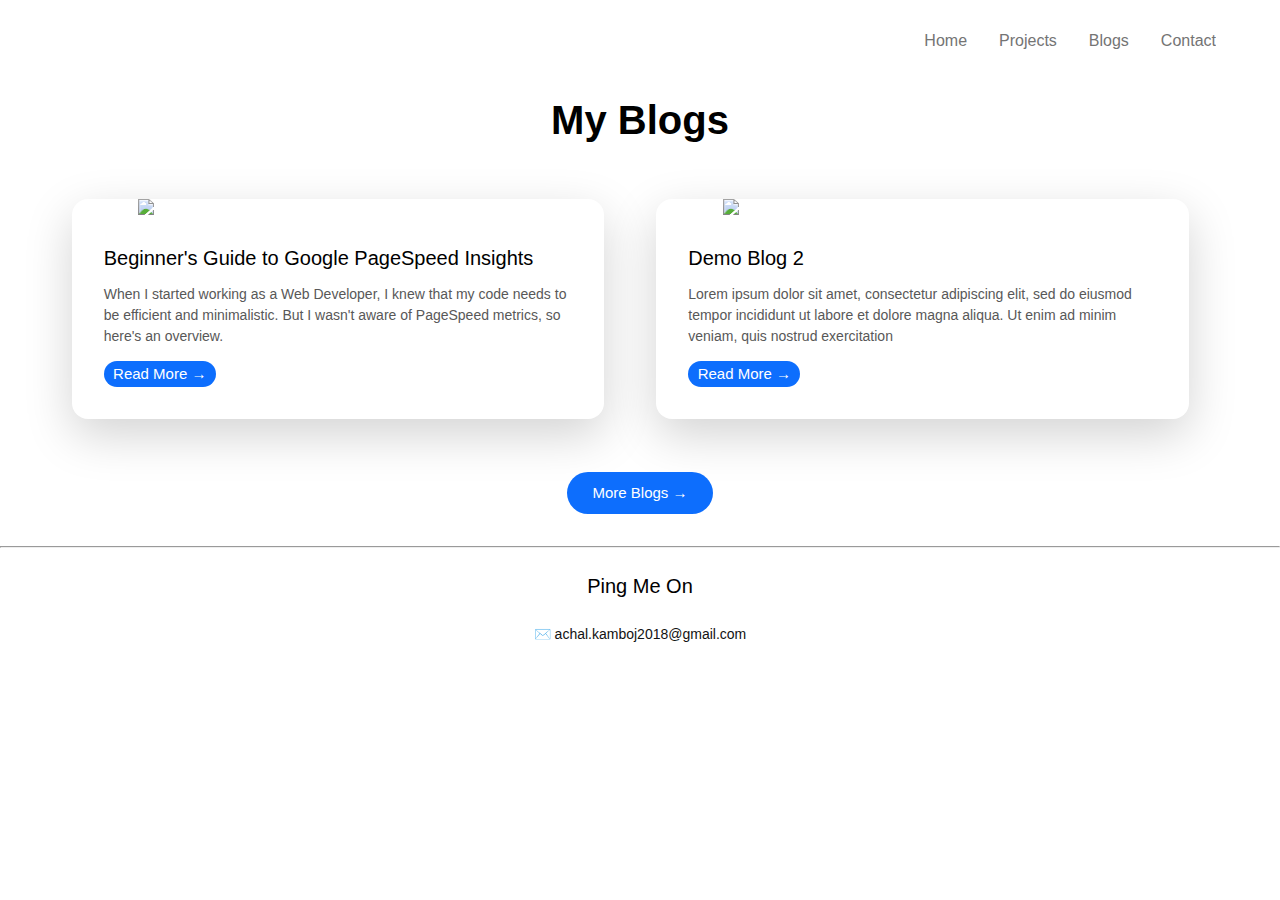
==== blog.html @ b56168c6 "first commit" ====
<!DOCTYPE html>
<html lang="en">

<head>
    <meta charset="UTF-8">
    <meta http-equiv="X-UA-Compatible" content="IE=edge">
    <meta name="viewport" content="width=device-width, initial-scale=1.0">
    <link rel="stylesheet" href="style.css" type="text/css">
    <script src="https://kit.fontawesome.com/669d1df05a.js" crossorigin="anonymous"></script>
    <link rel="shortcut icon" href="images/favicon.png" type="image/x-icon">
    <title>Achal Kamboj | Blogs</title>
</head>

<body>
    <div class="mainWrapper">
        <section class="first" style="padding-bottom: 2em;">
            <section class="top-nav">
                <div>
                    <img src="">
                </div>
                <input id="menu-toggle" type="checkbox" />
                <label class='menu-button-container' for="menu-toggle">
                    <div class='menu-button'></div>
                </label>
                <ul class="menu">
                    <li><a href="index.html">Home</a></li>
                    <li><a href="projects.html">Projects</a></li>
                    <li><a href="blog.html">Blogs</a></li>
                    <li><a href="#contact">Contact</a></li>
                </ul>
            </section>
            <div class=" row">
                <h3 class="m-0" style="text-align: center;">My Blogs</h3>
            </div>
            <div class="row">
                <div class="col-6-2">
                    <div class="blog-card">
                        <img src="images/blog-1.jpg" style="width: 75%; margin:auto;">
                        <div class="text-blog-card" style="padding: 2em;">
                            <h4 class="m-0">Beginner's Guide to Google PageSpeed Insights</h4>
                            <p>When I started working as a Web Developer, I knew that my code needs to be efficient and
                                minimalistic. But I wasn't aware of PageSpeed metrics, so here's an overview.</p>
                            <button class="primary-btn"><a
                                    href="#">
                                    Read More &#8594;</a></button>
                        </div>

                    </div>
                </div>

                <div class="col-6-2">
                    <div class="blog-card">
                        <img src="images/blog-2.png" style="width: 75%; margin:auto;">
                        <div class="text-blog-card" style="padding: 2em;">
                            <h4 class="m-0">Demo Blog 2</h4>
                            <p>Lorem ipsum dolor sit amet, consectetur adipiscing elit, sed do eiusmod tempor incididunt
                                ut labore et dolore magna aliqua. Ut enim ad minim veniam, quis nostrud exercitation
                            </p>
                            <button class="primary-btn"><a href="#">
                                    Read More &#8594;</a></button>
                        </div>
                    </div>
                </div>
            </div>
            <div class="second-2" style="display: flex; justify-content: center;">
                <button class="primary-btn"><a href="#" target="_blank">More Blogs
                        &#8594;</a></button>
            </div>
        </section>

    </div>

</body>
<footer>
    <hr class="m-0">
    <div id="contact">
        <section class="footer">

            <h4>Ping Me On</h4>

            <p><a href="mailto:achal.kamboj2018@gmail.com" style="text-decoration: none;">✉️
                    achal.kamboj2018@gmail.com</a></p>


            <a href="https://www.linkedin.com/in/achal-kamboj-27a564202" target="_blank"><i
                    class="fa-brands fa-linkedin fa-2x fa-beat px-4"></i></a>
            <a href="https://github.com/achalkamboj" target="_blank"><i
                    class="fa-brands fa-github fa-2x fa-beat px-4"></i></a>
            <a href="https://twitter.com/AchalKamboj3" target="_blank"><i
                    class="fa-brands fa-twitter fa-2x fa-beat px-4"></i></a>

        </section>
    </div>
</footer>

</html>
---- style.css ----
@import url('https://rsms.me/inter/inter.css');
html { font-family: 'Inter', sans-serif; }
@supports (font-variation-settings: normal) {
  html { font-family: 'Inter var', sans-serif; }
}
body{
    font-family: Inter,sans-serif;
    margin: 0%;
    height: 100%;
}
/*****NAV-only*****/

.top-nav {
  display: flex;
  flex-direction: row;
  align-items: center;
  justify-content: space-between;
  color: #000;
  height: 50px;
  padding: 1em 3em;
}
.menu {
  display: flex;
  flex-direction: row;
  list-style-type: none;
  margin: 0;
  padding: 0;
}
.menu > li {
  margin: 0 1rem;
  overflow: hidden;
}
.menu li a{
    text-decoration: none;
    color: #747474;
}
.menu li a:hover{
    color: #225fb9;
}
.menu-button-container {
  display: none;
  height: 100%;
  width: 30px;
  cursor: pointer;
  flex-direction: column;
  justify-content: center;
  align-items: center;
}

#menu-toggle {
  display: none;
}

.menu-button,
.menu-button::before,
.menu-button::after {
  display: block;
  background-color: #000;
  position: absolute;
  height: 4px;
  width: 30px;
  transition: transform 400ms cubic-bezier(0.23, 1, 0.32, 1);
  border-radius: 2px;
}

.menu-button::before {
  content: '';
  margin-top: -8px;
}

.menu-button::after {
  content: '';
  margin-top: 8px;
}

#menu-toggle:checked + .menu-button-container .menu-button::before {
  margin-top: 0px;
  transform: rotate(405deg);
}

#menu-toggle:checked + .menu-button-container .menu-button {
  background: rgba(255, 255, 255, 0);
}

#menu-toggle:checked + .menu-button-container .menu-button::after {
  margin-top: 0px;
  transform: rotate(-405deg);
}

@media (max-width: 700px) /*mobile-nav*/{
    .top-nav{
        padding: 0.5rem 1rem;
    }
  .menu-button-container {
    display: flex;
  }
  .menu {
    position: absolute;
    top: 0;
    margin-top: 65px;
    left: 0;
    flex-direction: column;
    width: 100%;
    justify-content: center;
    align-items: center;
  }
  #menu-toggle ~ .menu li {
    height: 0;
    margin: 0;
    padding-top: 2%;
    padding: 0;
    border: 0;
    transition: height 400ms cubic-bezier(0.23, 1, 0.32, 1);
  }
  #menu-toggle:checked ~ .menu li {
    border: 1px solid rgb(213, 213, 213);
    height: 2.5em;
    padding: 1em 0.5em 0.5em 0.5em;
    transition: height 400ms cubic-bezier(0.23, 1, 0.32, 1);
  }
  .menu > li {
    display: flex;
    justify-content: center;
    margin: 0;
    padding: 1em 0;
    width: 100%;
    color: #000000;
    background-color: #fff;
  }
  .menu > li:not(:last-child) {
    border-bottom: 1px solid #444;
  }
}
/*********/
.m-0{
    margin: 0% !important;
}

.row{
    padding: 0.5rem 1rem;
}

.first{
    background-image: url(images/bg-portfolio.png);
    background-size: cover;
    background-position: left;
}
.second-projects{
    background-image: url(images/bg-portfolio.png);
    background-size: cover;
    background-position: left;
}
.first-main{
    display: none;
}
.first-main-1{
    display: block;
}
.first-main img{
    width: 100%;
}
.first-main-1 img{
    width: 100%;
}
h1{
    font-weight: 700;
    font-size: 50px;
}
h2{
    font-weight: 600;
    font-size: 40px;
}
h3{
    font-weight: 600;
    font-size: 25px;
}
h4{
    font-size: 20px;
    font-weight: 500;
}
p{
    font-size: 14px;
    color: #585858;
    line-height: 1.5;
}
.col-6{
    width: 100%;
    display: inline-block;
    vertical-align: middle;
}

.col-6-card{
    width: 49%;
    display: inline-block;
    vertical-align: middle;
}
.col-6-1{
    width: 100%;
    display: inline-block;
    vertical-align: middle;
}
.col-6-2{
    width: 100%;
    display: inline-block;
    vertical-align: middle;
    margin-top:2em;
}
.col-3{
    width: 100%;
    display: inline-block;
    vertical-align: middle;
    margin-top: 2em;
}
.second{
    background-color: #f4f4f4;
}

.card{
    height: 280px!important;
    overflow: hidden!important;
    --bs-bg-opacity: 1;
    background-color: rgba(var(--bs-dark-rgb),var(--bs-bg-opacity))!important;
    border-radius: 1rem;
    box-shadow: 0 1rem 3rem rgba(0,0,0,.175)!important;
    background-size: cover;
    display: flex;
    flex-direction: column;
    min-width: 0;
    word-wrap: break-word;
    padding: 3rem;
    color: #fff!important;
}
.blog-card{
        height: 100%!important;
        overflow: hidden!important;
        --bs-bg-opacity: 1;
        background-color: #fff!important;
        border-radius: 1rem;
        box-shadow: 0 1rem 3rem rgba(0,0,0,.175)!important;
        background-size: cover;
        display: flex;
        flex-direction: column;
        min-width: 0;
        word-wrap: break-word;
}
.blog-card a{
    text-decoration: none;
    color: #121212;
}
.card h4{
    line-height: 1.7rem!important;
    font-weight: 700!important;
    padding-top: 1rem!important;
    margin-bottom: 1.5rem!important;
    margin-top: 3rem!important;
}
#tag {
    background-color: #ffffff;
    color: #000000;
    border-radius: 1rem;
    padding: 0.1rem 0.3rem;
    width: max-content;
    display: inline-block;
    font-size: small;
    margin-left: 2px;
}
.second p {
    font-size: 12px;
    padding-top: 0.5rem!important;
    margin-bottom: 1rem;
    color: #fff;
}
.second-projects p {
    font-size: 12px;
    padding-top: 0.5rem!important;
    margin-bottom: 1rem;
    color: #fff;
}
.second ul{
    list-style: none;
    padding: 0%!important;
    font-size: 14px;
}
.second-projects ul{
    list-style: none;
    padding: 0%!important;
    font-size: 14px;
}
.second-projects a{
    text-decoration: none;
    color: #fff;
}
.second a{
    text-decoration: none;
    color: #fff;
}
.second-2{
    margin-top: 5%;
}
.primary-btn{
    cursor: pointer;
    padding: 2.5% 4%;
    border-radius: 30px;
    border: none;
    background-color: #0d6efd;
}
.primary-btn:hover{
    background-color: #225fb9;
}
.primary-btn a{
    font-size: 15px;
    color: #fff;
    text-decoration: none;
}
.third{
    background: url(images/bg-2.png);
    background-size: cover;
    background-position: left;
}
.footer{
    text-align: center;
    padding-bottom: 3%;
}
.footer a{
    color: #121212 !important;
    margin: 10px;
}



@media only screen and (min-width:768px)/*Desktop*/
{

    .col-3{
        width: 31%;
        margin: 1em 0.5em;
    }
    .first-main{
        display: block;
    }
    .first-main-1{
        display: none;
    }
    .row{
        padding: 1em 3em;
    }

    .col-6{
        width: 49%;
        display: inline-block;
    }
    .col-6-1{
        width: 50%;
        display: inline-block;
    }
    .col-6-2{
        width: 45%;
        margin: 2%;
    }
    .first{
        background-position: center;
    }
    .second-projects{
        background-position: center;
    }
    .nav-items{
        text-align: right;
    }
    .nav-items a{
        display: inline-block;
        justify-content: right;
        margin: 5px;
    }
    h1{
        font-size: 70px;
    }
    h2{
        font-size: 50px;
    }
    h3{
        font-size: 40px;
    }
    .card{
        height: 320px!important;
    }
    .card h4{
    padding-top: 3rem!important;
    margin-top: 3rem!important;
    }
    .second-2{
        margin-top: 1%;
    }
    .primary-btn{
        padding: 1% 2%;
    }
    .third{
        background-position: center;
    }
}
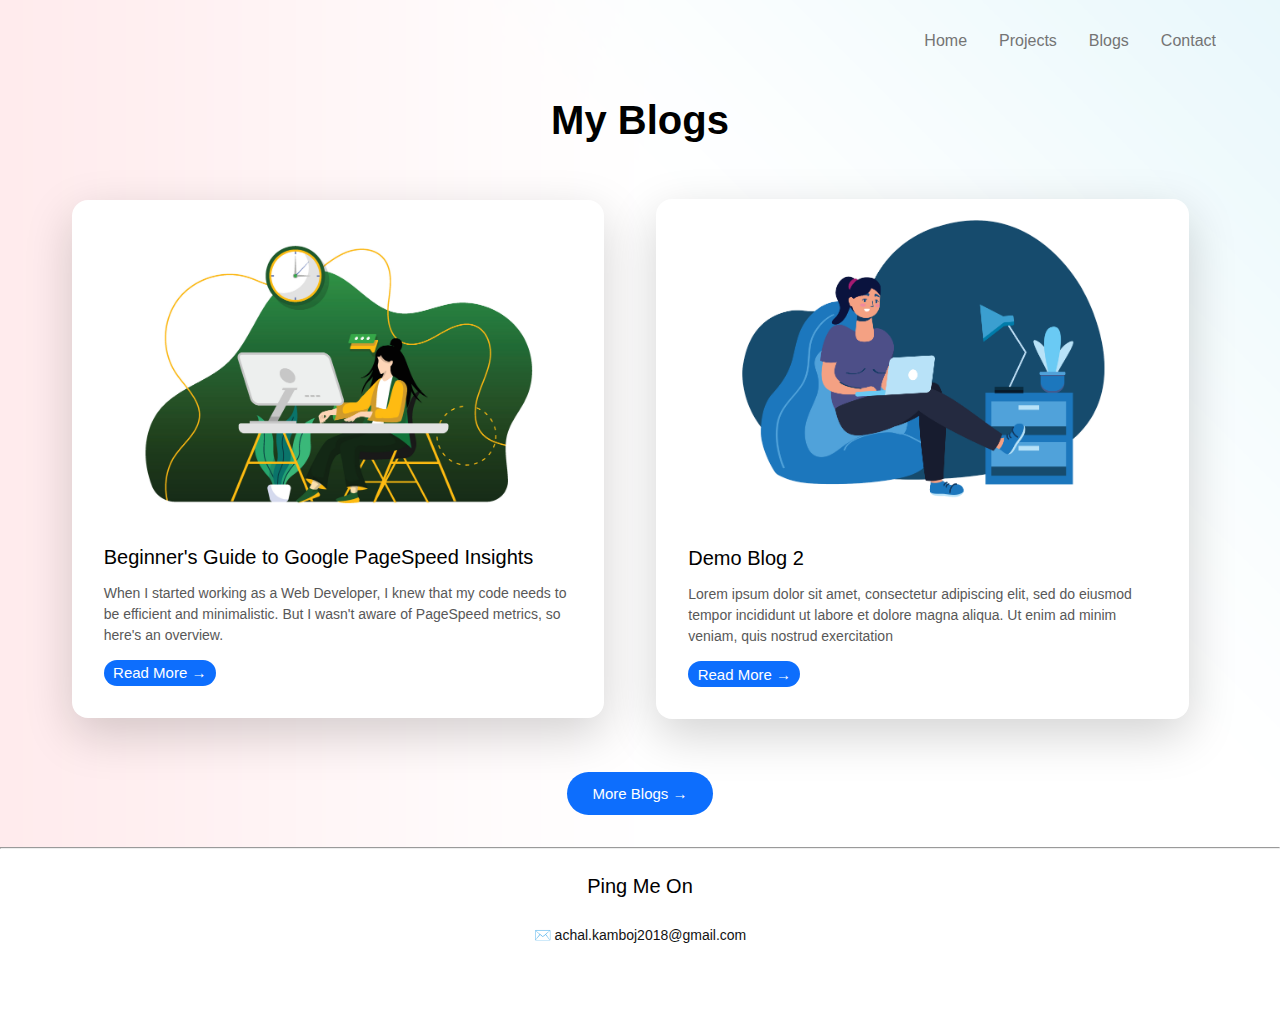
==== commit 49b06028: "Update blog.html" ====
--- a/blog.html
+++ b/blog.html
@@ -86,11 +86,11 @@
                     class="fa-brands fa-linkedin fa-2x fa-beat px-4"></i></a>
             <a href="https://github.com/achalkamboj" target="_blank"><i
                     class="fa-brands fa-github fa-2x fa-beat px-4"></i></a>
-            <a href="https://twitter.com/AchalKamboj3" target="_blank"><i
+            <a href="https://twitter.com/AchalKamboj4" target="_blank"><i
                     class="fa-brands fa-twitter fa-2x fa-beat px-4"></i></a>
 
         </section>
     </div>
 </footer>
 
-</html>+</html>
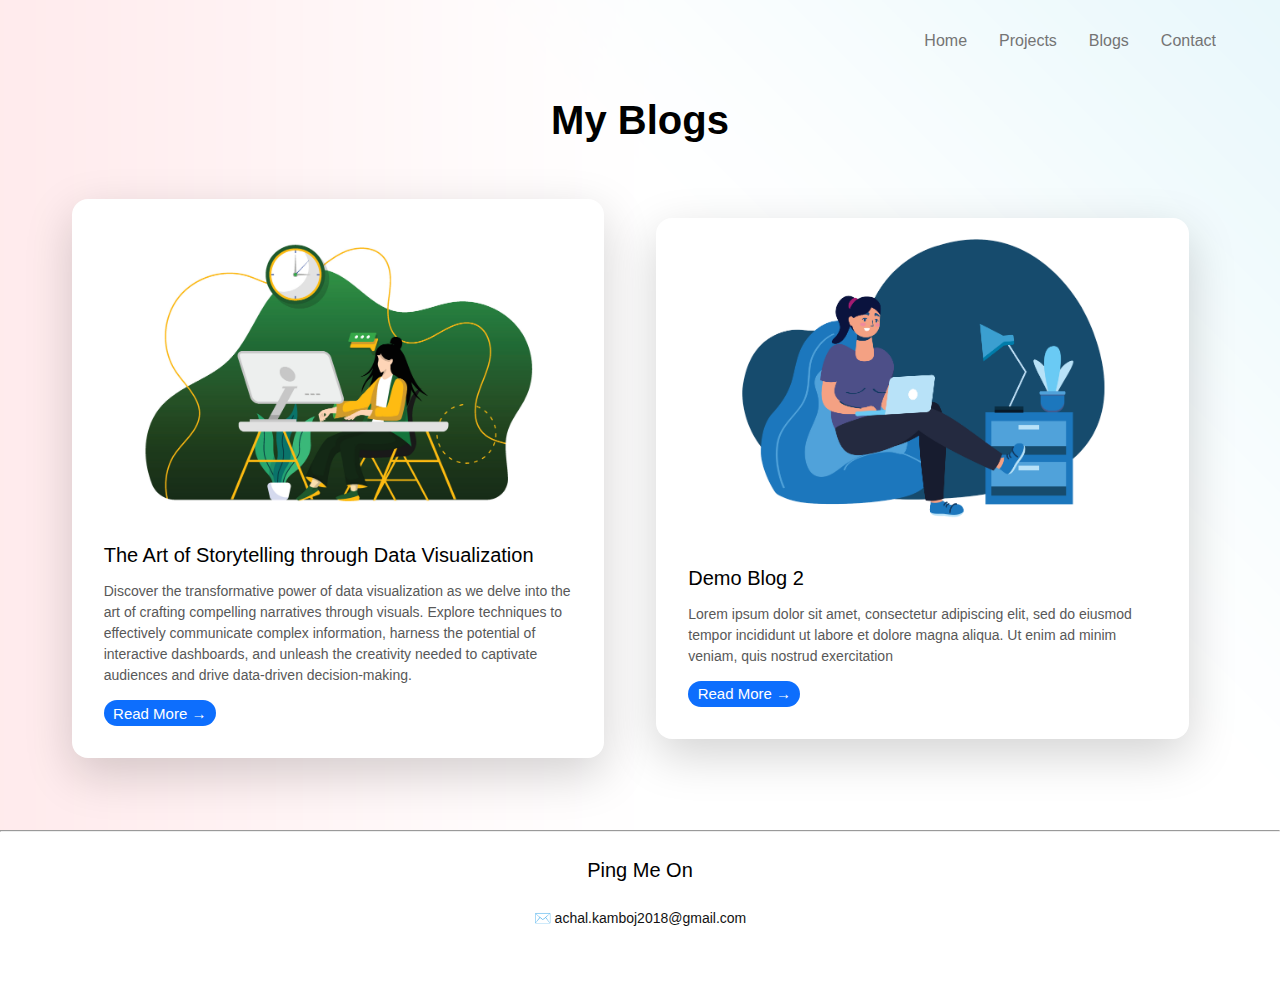
==== commit 8653382b: "Update blog.html" ====
--- a/blog.html
+++ b/blog.html
@@ -37,9 +37,8 @@
                     <div class="blog-card">
                         <img src="images/blog-1.jpg" style="width: 75%; margin:auto;">
                         <div class="text-blog-card" style="padding: 2em;">
-                            <h4 class="m-0">Beginner's Guide to Google PageSpeed Insights</h4>
-                            <p>When I started working as a Web Developer, I knew that my code needs to be efficient and
-                                minimalistic. But I wasn't aware of PageSpeed metrics, so here's an overview.</p>
+                            <h4 class="m-0">The Art of Storytelling through Data Visualization</h4>
+                            <p>Discover the transformative power of data visualization as we delve into the art of crafting compelling narratives through visuals. Explore techniques to effectively communicate complex information, harness the potential of interactive dashboards, and unleash the creativity needed to captivate audiences and drive data-driven decision-making.</p>
                             <button class="primary-btn"><a
                                     href="#">
                                     Read More &#8594;</a></button>
@@ -62,10 +61,7 @@
                     </div>
                 </div>
             </div>
-            <div class="second-2" style="display: flex; justify-content: center;">
-                <button class="primary-btn"><a href="#" target="_blank">More Blogs
-                        &#8594;</a></button>
-            </div>
+            
         </section>
 
     </div>
